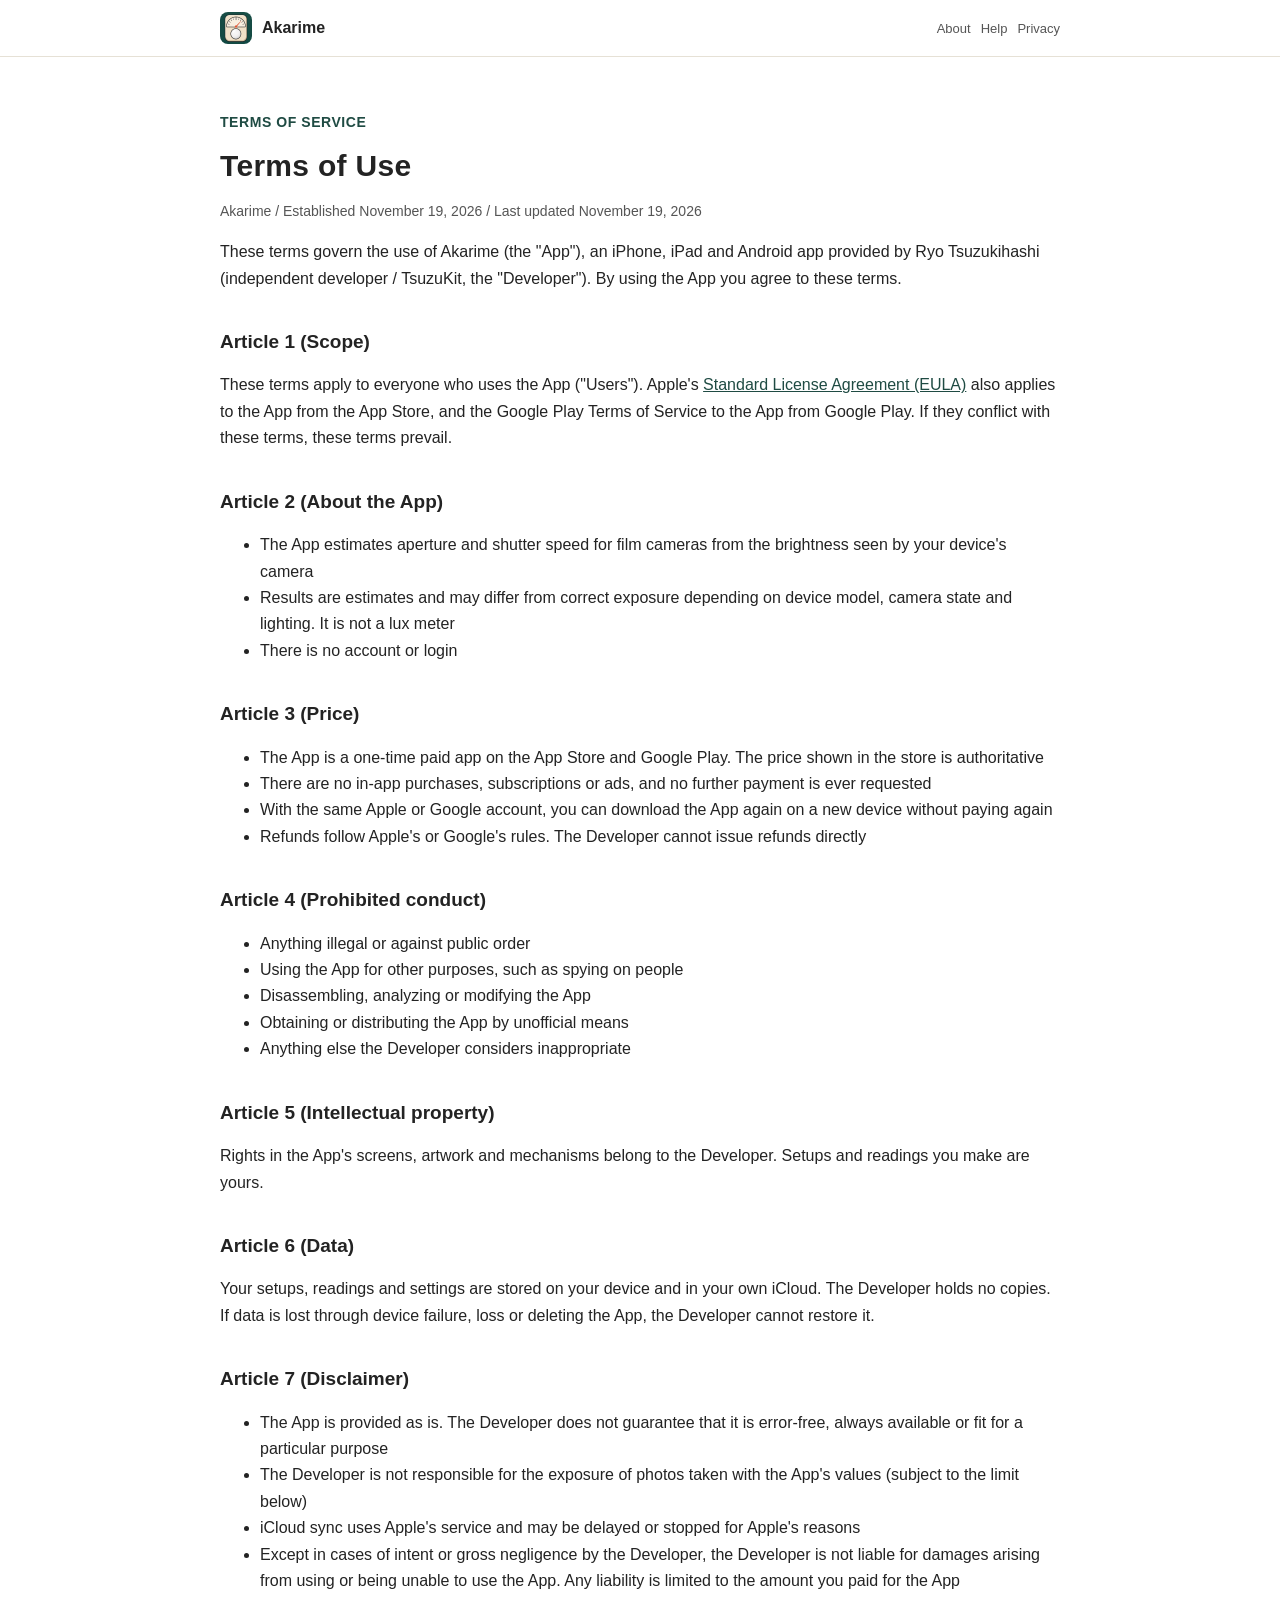
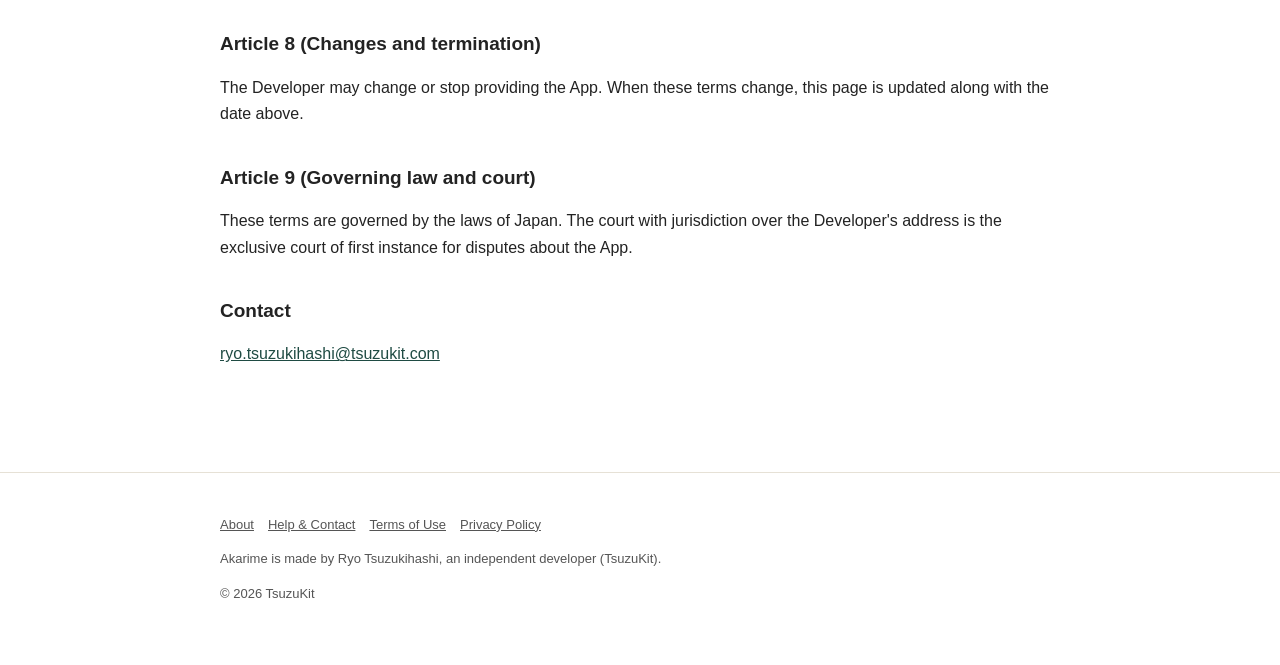
==== terms.html @ a9907a02 "あかりめのサイト（紹介・使い方・プライバシー・規約）" ====
<!DOCTYPE html>
<html lang="ja" data-title-ja="利用規約 - あかりめ" data-title-en="Terms of Use - Akarime">
<head>
<meta charset="UTF-8">
<meta name="viewport" content="width=device-width, initial-scale=1">
<script>(function(){var l=navigator.languages&&navigator.languages.length?navigator.languages:[navigator.language||"ja"],p="en";for(var i=0;i<l.length;i++){var c=String(l[i]).toLowerCase();if(c.indexOf("ja")===0){p="ja";break}if(c.indexOf("en")===0){p="en";break}}var d=document.documentElement;d.lang=p;var t=d.getAttribute("data-title-"+p);if(t){document.title=t}})();</script>
<title>利用規約 - あかりめ</title>
<meta name="description" content="あかりめの利用規約。 / Terms of Use for Akarime.">
<meta property="og:title" content="利用規約 - あかりめ">
<meta property="og:description" content="あかりめの利用規約。">
<meta property="og:type" content="website">
<meta property="og:url" content="https://akarime.tsuzukit.com/terms.html">
<meta property="og:image" content="https://akarime.tsuzukit.com/assets/og.jpg">
<link rel="icon" href="assets/icon.png">
<link rel="apple-touch-icon" href="assets/icon.png">
<link rel="stylesheet" href="style.css">
</head>
<body>
<div data-l="ja" lang="ja">
<header class="site"><div class="wrap">
<a class="brand" href="./"><img src="assets/icon.png" alt="" width="32" height="32">あかりめ</a>
<nav class="site"><a href="./">紹介</a><a href="support.html">使い方</a><a href="privacy.html">プライバシー</a></nav>
</div></header>
<main class="wrap">
<article class="doc">
<p class="eyebrow">TERMS OF SERVICE</p>
<h1>利用規約</h1>
<p class="meta">あかりめ／制定日 2026年11月19日／改定日 2026年11月19日</p>
<p>この規約は、續橋涼（個人開発者 / TsuzuKit。以下「開発者」）が提供する iPhone・iPad・Android アプリ「あかりめ」（以下「本アプリ」）を使うときの決まりです。本アプリを使った時点で、この規約に同意したものとします。</p>
<h2>第1条（適用）</h2>
<p>この規約は、本アプリを使うすべての方（以下「利用者」）に適用されます。App Store から入れた本アプリには、Apple が定める<a href="https://www.apple.com/legal/internet-services/itunes/dev/stdeula/">標準のライセンス契約（EULA）</a>も、Google Play から入れた本アプリには Google Play の利用規約も、あわせて適用されます。この規約とそれらが食い違うときは、この規約を優先します。</p>
<h2>第2条（本アプリについて）</h2>
<ul>
<li>本アプリは、端末のカメラの明るさから、フィルムのカメラの絞りとシャッター速度の目安を計算する道具です</li>
<li>出す値は目安です。端末の機種・カメラの状態・光の当たり方によって、実際の適正な露出とずれることがあります。照度計ではありません</li>
<li>アカウント登録やログインはありません</li>
</ul>
<h2>第3条（料金）</h2>
<ul>
<li>本アプリは、App Store・Google Play で購入する買い切りの有料アプリです。価格はストアに表示されるものが正です</li>
<li>アプリ内課金、サブスクリプション、広告はありません。購入したあとに追加の支払いを求めることはありません</li>
<li>同じ Apple アカウント・Google アカウントであれば、機種変更やアプリの入れ直しのときに、もう一度お支払いいただかずにダウンロードできます</li>
<li>返金は Apple・Google の規定に従います。開発者が直接返金することはできません</li>
</ul>
<h2>第4条（禁止事項）</h2>
<p>本アプリを使うとき、次のことをしてはいけません。</p>
<ul>
<li>法令や公序良俗に反すること</li>
<li>本アプリを、人をのぞき見るなど、ほかの目的に使うこと</li>
<li>本アプリを分解・解析・改変すること</li>
<li>本アプリを正規の方法以外で入手したり、配ったりすること</li>
<li>そのほか、開発者が不適切と判断すること</li>
</ul>
<h2>第5条（知的財産）</h2>
<p>本アプリの画面・絵・仕組みについての権利は、開発者にあります。利用者が作った組みと記録は、利用者のものです。</p>
<h2>第6条（データ）</h2>
<p>組み・記録・設定は、利用者の端末と、利用者の iCloud に保存されます。開発者はその記録を持っていません。端末の故障や紛失、アプリの削除などで消えても、開発者は元に戻すことができません。</p>
<h2>第7条（免責事項）</h2>
<ul>
<li>本アプリは、そのままの状態で提供します。開発者は、本アプリに誤りがないこと、いつでも使えること、特定の目的に合うことを保証しません</li>
<li>本アプリの値で撮った写真の写り（露出の過不足）について、開発者は責任を負いません（下の項の上限のとおり）</li>
<li>iCloud の同期は Apple のサービスを使うため、Apple の都合で遅れたり止まったりすることがあります</li>
<li>本アプリを使ったこと、または使えなかったことで利用者や周りの人に損害が生じても、開発者に故意または重大な過失がある場合を除き、開発者は責任を負いません。責任を負う場合も、利用者が本アプリに支払った金額を上限とします</li>
</ul>
<h2>第8条（変更と終了）</h2>
<p>開発者は、本アプリの内容を変えること、提供を終えることがあります。この規約を変えるときは、このページを書きかえ、上の改定日を新しくします。</p>
<h2>第9条（準拠法と裁判所）</h2>
<p>この規約は日本法に従います。本アプリについての争いは、開発者の住所地を管轄する裁判所を、第一審の専属的な合意管轄裁判所とします。</p>
<h2>お問い合わせ</h2>
<p><a href="mailto:ryo.tsuzukihashi@tsuzukit.com">ryo.tsuzukihashi@tsuzukit.com</a></p>
</article>
</main>
<footer class="site"><div class="wrap">
<p><a href="./">紹介</a><a href="support.html">使い方とお問い合わせ</a><a href="terms.html">利用規約</a><a href="privacy.html">プライバシーポリシー</a></p>
<p>あかりめは、個人開発者の續橋涼（TsuzuKit）が作っているアプリです。</p>
<p>© 2026 TsuzuKit</p>
</div></footer>
</div>
<div data-l="en" lang="en">
<header class="site"><div class="wrap">
<a class="brand" href="./"><img src="assets/icon.png" alt="" width="32" height="32">Akarime</a>
<nav class="site"><a href="./">About</a><a href="support.html">Help</a><a href="privacy.html">Privacy</a></nav>
</div></header>
<main class="wrap">
<article class="doc">
<p class="eyebrow">TERMS OF SERVICE</p>
<h1>Terms of Use</h1>
<p class="meta">Akarime / Established November 19, 2026 / Last updated November 19, 2026</p>
<p>These terms govern the use of Akarime (the "App"), an iPhone, iPad and Android app provided by Ryo Tsuzukihashi (independent developer / TsuzuKit, the "Developer"). By using the App you agree to these terms.</p>
<h2>Article 1 (Scope)</h2>
<p>These terms apply to everyone who uses the App ("Users"). Apple's <a href="https://www.apple.com/legal/internet-services/itunes/dev/stdeula/">Standard License Agreement (EULA)</a> also applies to the App from the App Store, and the Google Play Terms of Service to the App from Google Play. If they conflict with these terms, these terms prevail.</p>
<h2>Article 2 (About the App)</h2>
<ul>
<li>The App estimates aperture and shutter speed for film cameras from the brightness seen by your device's camera</li>
<li>Results are estimates and may differ from correct exposure depending on device model, camera state and lighting. It is not a lux meter</li>
<li>There is no account or login</li>
</ul>
<h2>Article 3 (Price)</h2>
<ul>
<li>The App is a one-time paid app on the App Store and Google Play. The price shown in the store is authoritative</li>
<li>There are no in-app purchases, subscriptions or ads, and no further payment is ever requested</li>
<li>With the same Apple or Google account, you can download the App again on a new device without paying again</li>
<li>Refunds follow Apple's or Google's rules. The Developer cannot issue refunds directly</li>
</ul>
<h2>Article 4 (Prohibited conduct)</h2>
<ul>
<li>Anything illegal or against public order</li>
<li>Using the App for other purposes, such as spying on people</li>
<li>Disassembling, analyzing or modifying the App</li>
<li>Obtaining or distributing the App by unofficial means</li>
<li>Anything else the Developer considers inappropriate</li>
</ul>
<h2>Article 5 (Intellectual property)</h2>
<p>Rights in the App's screens, artwork and mechanisms belong to the Developer. Setups and readings you make are yours.</p>
<h2>Article 6 (Data)</h2>
<p>Your setups, readings and settings are stored on your device and in your own iCloud. The Developer holds no copies. If data is lost through device failure, loss or deleting the App, the Developer cannot restore it.</p>
<h2>Article 7 (Disclaimer)</h2>
<ul>
<li>The App is provided as is. The Developer does not guarantee that it is error-free, always available or fit for a particular purpose</li>
<li>The Developer is not responsible for the exposure of photos taken with the App's values (subject to the limit below)</li>
<li>iCloud sync uses Apple's service and may be delayed or stopped for Apple's reasons</li>
<li>Except in cases of intent or gross negligence by the Developer, the Developer is not liable for damages arising from using or being unable to use the App. Any liability is limited to the amount you paid for the App</li>
</ul>
<h2>Article 8 (Changes and termination)</h2>
<p>The Developer may change or stop providing the App. When these terms change, this page is updated along with the date above.</p>
<h2>Article 9 (Governing law and court)</h2>
<p>These terms are governed by the laws of Japan. The court with jurisdiction over the Developer's address is the exclusive court of first instance for disputes about the App.</p>
<h2>Contact</h2>
<p><a href="mailto:ryo.tsuzukihashi@tsuzukit.com">ryo.tsuzukihashi@tsuzukit.com</a></p>
</article>
</main>
<footer class="site"><div class="wrap">
<p><a href="./">About</a><a href="support.html">Help & Contact</a><a href="terms.html">Terms of Use</a><a href="privacy.html">Privacy Policy</a></p>
<p>Akarime is made by Ryo Tsuzukihashi, an independent developer (TsuzuKit).</p>
<p>© 2026 TsuzuKit</p>
</div></footer>
</div>
</body>
</html>
---- style.css ----
/* あかりめ — 白い地・墨の文字・深い緑の差し色（白の上で 4.5:1 以上） */
:root {
  --paper: #ffffff; --card: #fbf7ee; --ink: #232323; --sub: #555555; --line: #e6e1d6;
  --vermilion: #1f4b43; --vermilion-soft: #e3eeeb; --navy: #1f4b43; --correct: #1f4b43;
}
@media (prefers-color-scheme: dark) {
  :root { --paper: #121615; --card: #1b201f; --ink: #eef2f0; --sub: #b4bcb9; --line: #2a3230;
    --vermilion: #9fd0c4; --vermilion-soft: #1d2a27; --navy: #f1c9a0; --correct: #9fd0c4; }
}
* { box-sizing: border-box; }
html { -webkit-text-size-adjust: 100%; }
body { margin: 0; background: var(--paper); color: var(--ink); line-height: 1.8;
  font-family: -apple-system, BlinkMacSystemFont, "Hiragino Sans", "Hiragino Kaku Gothic ProN", "Noto Sans JP", sans-serif; }
a { color: var(--navy); }
.wrap { max-width: 880px; margin: 0 auto; padding: 0 20px; }
header.site { border-bottom: 1px solid var(--line); background: var(--paper); position: sticky; top: 0; z-index: 5; }
header.site .wrap { display: flex; align-items: center; gap: 16px; min-height: 56px; }
.brand { display: flex; align-items: center; gap: 10px; font-weight: 800; text-decoration: none; color: var(--ink); margin-right: auto; }
.brand img { width: 32px; height: 32px; border-radius: 8px; }
nav.site a { font-size: 14px; text-decoration: none; color: var(--sub); margin-left: 14px; white-space: nowrap; }
nav.site a:hover { color: var(--ink); }
.hero { padding: 56px 0 40px; display: grid; gap: 32px; align-items: center; }
@media (min-width: 760px) { .hero { grid-template-columns: 1.1fr 0.9fr; } }
.eyebrow { color: var(--vermilion); font-weight: 700; font-size: 14px; letter-spacing: 0.04em; }
h1 { font-size: clamp(30px, 6vw, 46px); line-height: 1.35; margin: 8px 0 16px; letter-spacing: 0.01em; }
h2 { font-size: 24px; margin: 56px 0 16px; line-height: 1.5; }
h3 { font-size: 17px; margin: 0 0 6px; }
.lead { font-size: 17px; color: var(--sub); }
.cta { display: inline-block; margin-top: 20px; background: var(--vermilion); color: #ffffff; font-weight: 700; text-decoration: none;
  padding: 14px 26px; border-radius: 16px; }
.note { font-size: 13px; color: var(--sub); }
.hero img { width: 100%; max-width: 320px; height: auto; justify-self: center; }
.grid { display: grid; gap: 14px; }
@media (min-width: 700px) { .grid.two { grid-template-columns: 1fr 1fr; } .grid.three { grid-template-columns: repeat(3, 1fr); } }
.card { background: var(--card); border: 1px solid var(--line); border-radius: 18px; padding: 20px; }
.card.em { background: var(--vermilion-soft); border-color: transparent; }
.steps { counter-reset: step; }
.steps .card { position: relative; padding-left: 62px; }
.steps .card::before { counter-increment: step; content: counter(step); position: absolute; left: 18px; top: 18px; width: 32px; height: 32px;
  border-radius: 50%; border: 2.5px solid var(--vermilion); color: var(--vermilion); font-weight: 800; display: grid; place-items: center; }
table { width: 100%; border-collapse: collapse; background: var(--card); border: 1px solid var(--line); border-radius: 14px; overflow: hidden; }
th, td { text-align: left; padding: 12px 14px; border-bottom: 1px solid var(--line); vertical-align: top; font-size: 15px; }
th { width: 34%; color: var(--sub); font-weight: 600; }
tr:last-child th, tr:last-child td { border-bottom: none; }
.doc { padding: 40px 0 24px; }
.doc h1 { font-size: 30px; }
.doc h2 { font-size: 19px; margin: 36px 0 10px; }
.doc .meta { color: var(--sub); font-size: 14px; }
.doc .summary { background: var(--vermilion-soft); border-radius: 16px; padding: 18px 20px; margin: 20px 0; }
details { background: var(--card); border: 1px solid var(--line); border-radius: 14px; padding: 14px 18px; }
details + details { margin-top: 10px; }
summary { font-weight: 700; cursor: pointer; }
footer.site { border-top: 1px solid var(--line); margin-top: 64px; padding: 28px 0 48px; color: var(--sub); font-size: 13px; }
footer.site a { color: var(--sub); margin-right: 14px; }
.qid { font-family: ui-monospace, SFMono-Regular, Menlo, monospace; background: var(--card); border: 1px solid var(--line);
  border-radius: 8px; padding: 2px 8px; }
/* 端末の言語に合うほうだけ見せる（build.py が両方を1ページに入れる） */
html[lang="ja"] [data-l="en"], html[lang="en"] [data-l="ja"] { display: none; }
[lang="en"] { line-height: 1.65; }
[lang="en"] h1 { line-height: 1.2; }
[lang="en"] nav.site a { font-size: 13px; margin-left: 10px; }
@media (max-width: 480px) { nav.site a { font-size: 12px; margin-left: 8px; } header.site .wrap { gap: 4px; } .brand { gap: 7px; font-size: 15px; } }
.brand { white-space: nowrap; flex-shrink: 0; }
/* 幅の狭い画面では、上の帯の「紹介」を出さない（左のアプリ名が同じ行き先） */
@media (max-width: 480px) { nav.site a:first-child { display: none; } }
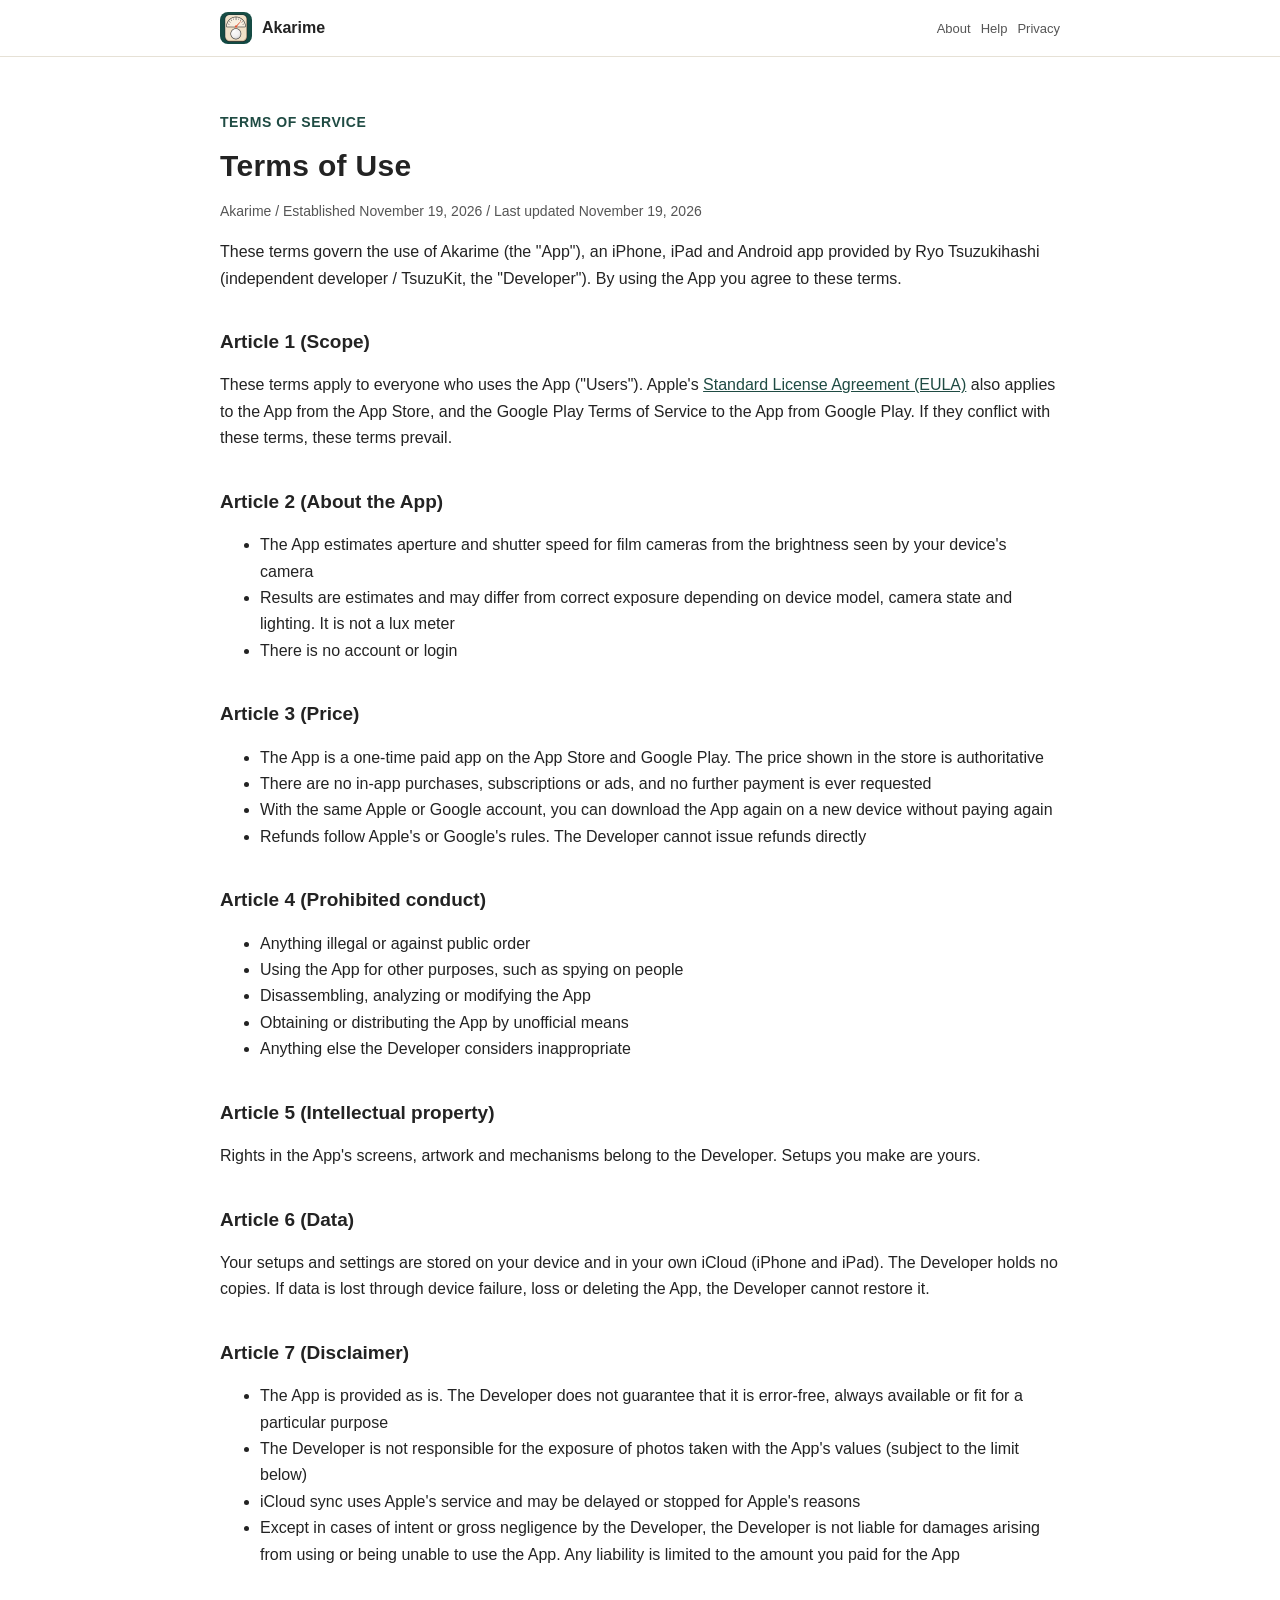
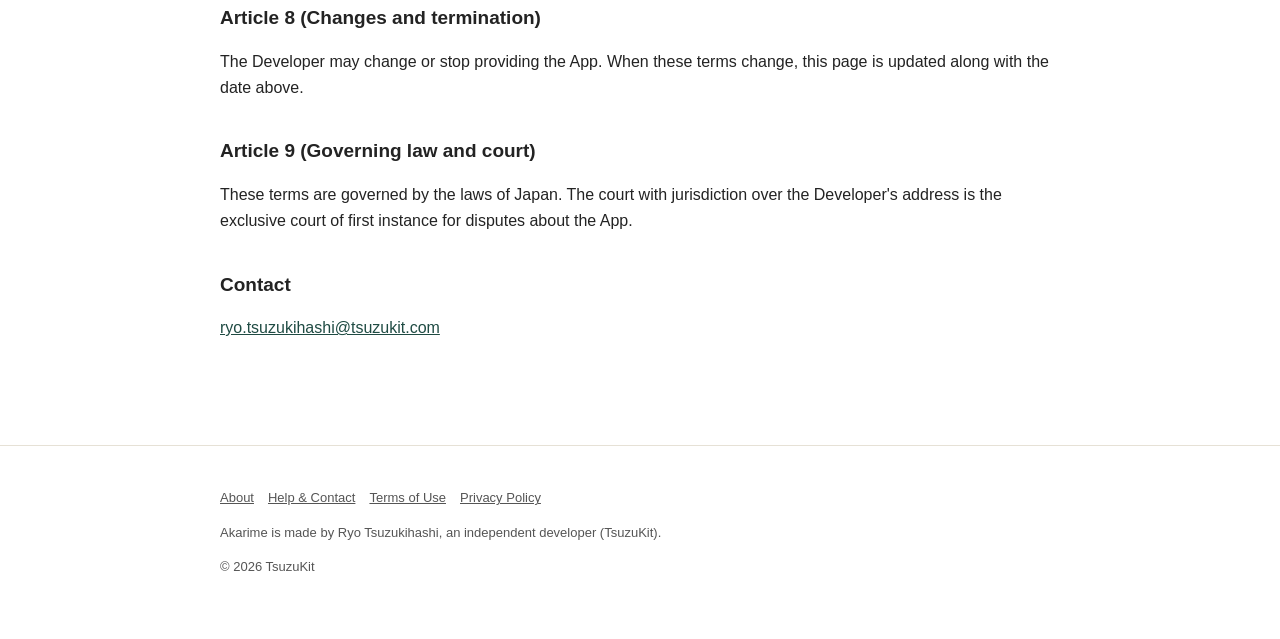
==== commit f86ad8aa: "利用規約も、測った記録を保存しない形に合わせる" ====
--- a/terms.html
+++ b/terms.html
@@ -52,9 +52,9 @@
 <li>そのほか、開発者が不適切と判断すること</li>
 </ul>
 <h2>第5条（知的財産）</h2>
-<p>本アプリの画面・絵・仕組みについての権利は、開発者にあります。利用者が作った組みと記録は、利用者のものです。</p>
+<p>本アプリの画面・絵・仕組みについての権利は、開発者にあります。利用者が作った組みは、利用者のものです。</p>
 <h2>第6条（データ）</h2>
-<p>組み・記録・設定は、利用者の端末と、利用者の iCloud に保存されます。開発者はその記録を持っていません。端末の故障や紛失、アプリの削除などで消えても、開発者は元に戻すことができません。</p>
+<p>組みと設定は、利用者の端末と、利用者の iCloud（iPhone・iPad）に保存されます。開発者はその写しを持っていません。端末の故障や紛失、アプリの削除などで消えても、開発者は元に戻すことができません。</p>
 <h2>第7条（免責事項）</h2>
 <ul>
 <li>本アプリは、そのままの状態で提供します。開発者は、本アプリに誤りがないこと、いつでも使えること、特定の目的に合うことを保証しません</li>
@@ -111,9 +111,9 @@
 <li>Anything else the Developer considers inappropriate</li>
 </ul>
 <h2>Article 5 (Intellectual property)</h2>
-<p>Rights in the App's screens, artwork and mechanisms belong to the Developer. Setups and readings you make are yours.</p>
+<p>Rights in the App's screens, artwork and mechanisms belong to the Developer. Setups you make are yours.</p>
 <h2>Article 6 (Data)</h2>
-<p>Your setups, readings and settings are stored on your device and in your own iCloud. The Developer holds no copies. If data is lost through device failure, loss or deleting the App, the Developer cannot restore it.</p>
+<p>Your setups and settings are stored on your device and in your own iCloud (iPhone and iPad). The Developer holds no copies. If data is lost through device failure, loss or deleting the App, the Developer cannot restore it.</p>
 <h2>Article 7 (Disclaimer)</h2>
 <ul>
 <li>The App is provided as is. The Developer does not guarantee that it is error-free, always available or fit for a particular purpose</li>
